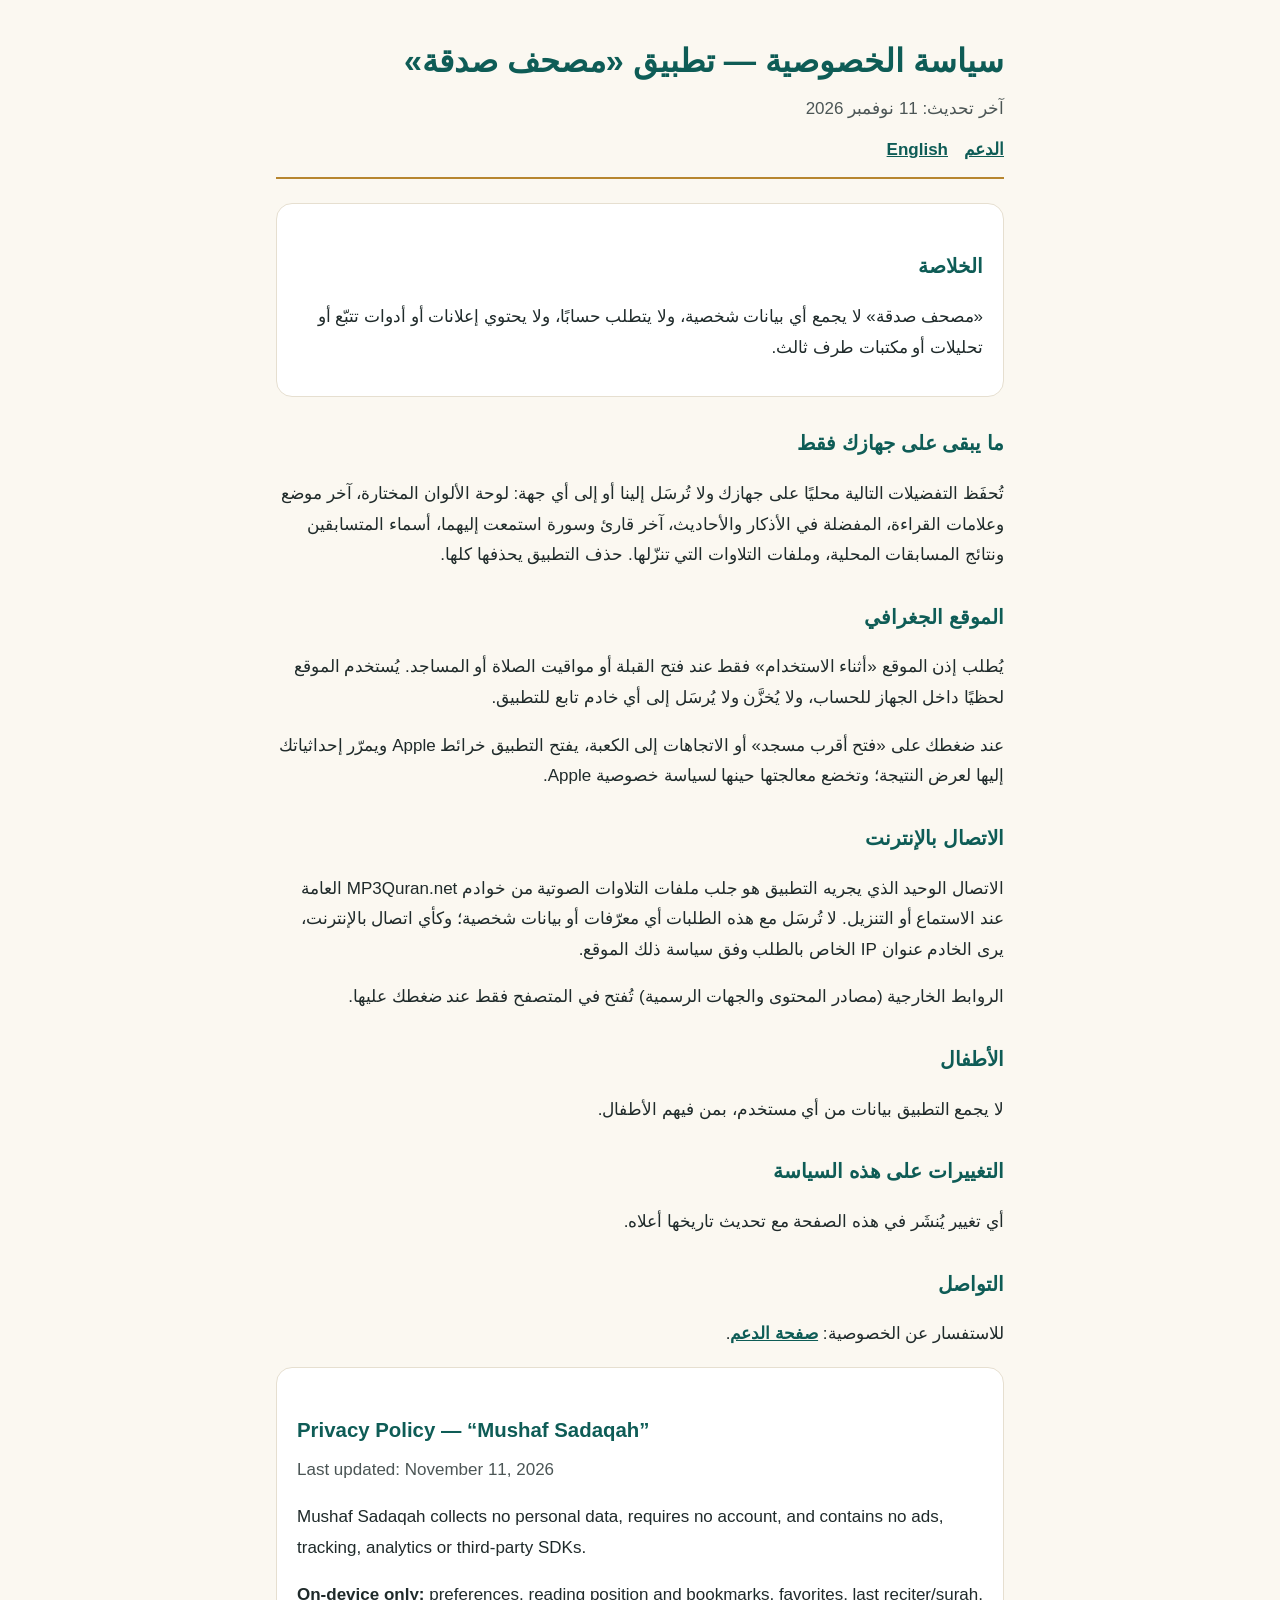
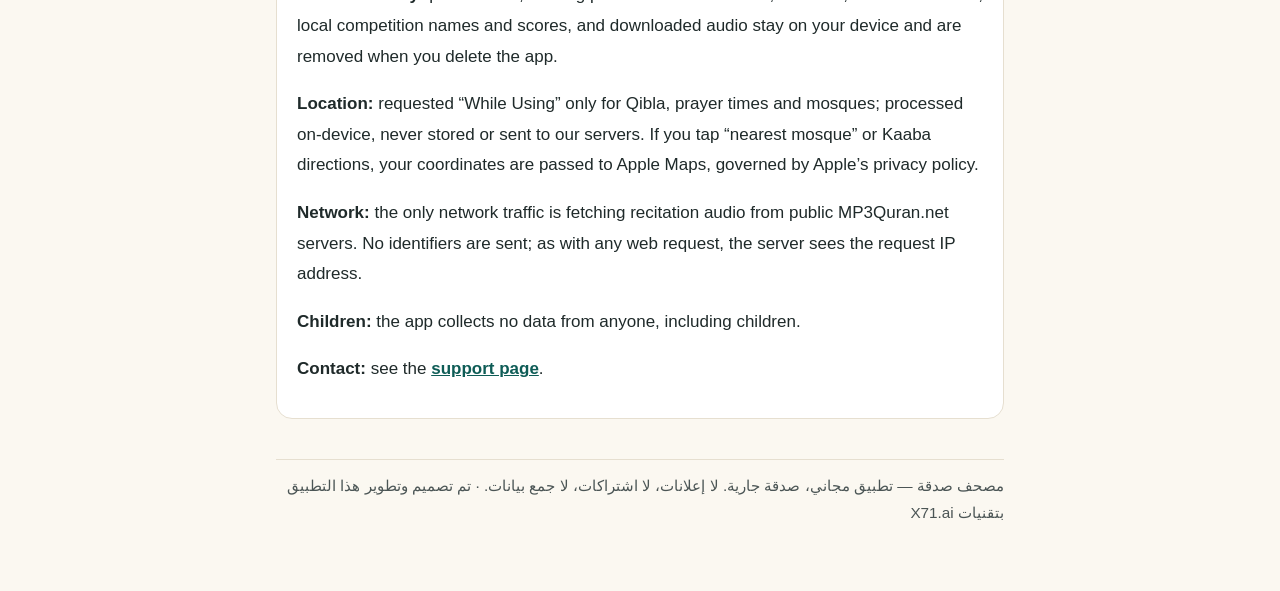
==== privacy.html @ aa596d67 "Mushaf Sadaqah: privacy policy and support pages" ====
<!doctype html>
<html lang="ar" dir="rtl">
<head>
<meta charset="utf-8"><meta name="viewport" content="width=device-width,initial-scale=1">
<title>سياسة الخصوصية — مصحف صدقة</title>
<link rel="stylesheet" href="style.css">
</head>
<body><main>
<header>
<h1>سياسة الخصوصية — تطبيق «مصحف صدقة»</h1>
<p class="sub">آخر تحديث: 11 نوفمبر 2026</p>
<nav><a href="./">الدعم</a><a href="#en">English</a></nav>
</header>

<section class="card">
<h2>الخلاصة</h2>
<p>«مصحف صدقة» لا يجمع أي بيانات شخصية، ولا يتطلب حسابًا، ولا يحتوي إعلانات أو أدوات تتبّع أو تحليلات أو مكتبات طرف ثالث.</p>
</section>

<h2>ما يبقى على جهازك فقط</h2>
<p>تُحفَظ التفضيلات التالية محليًا على جهازك ولا تُرسَل إلينا أو إلى أي جهة: لوحة الألوان المختارة، آخر موضع وعلامات القراءة، المفضلة في الأذكار والأحاديث، آخر قارئ وسورة استمعت إليهما، أسماء المتسابقين ونتائج المسابقات المحلية، وملفات التلاوات التي تنزّلها. حذف التطبيق يحذفها كلها.</p>

<h2>الموقع الجغرافي</h2>
<p>يُطلب إذن الموقع «أثناء الاستخدام» فقط عند فتح القبلة أو مواقيت الصلاة أو المساجد. يُستخدم الموقع لحظيًا داخل الجهاز للحساب، ولا يُخزَّن ولا يُرسَل إلى أي خادم تابع للتطبيق.</p>
<p>عند ضغطك على «فتح أقرب مسجد» أو الاتجاهات إلى الكعبة، يفتح التطبيق خرائط Apple ويمرّر إحداثياتك إليها لعرض النتيجة؛ وتخضع معالجتها حينها لسياسة خصوصية Apple.</p>

<h2>الاتصال بالإنترنت</h2>
<p>الاتصال الوحيد الذي يجريه التطبيق هو جلب ملفات التلاوات الصوتية من خوادم MP3Quran.net العامة عند الاستماع أو التنزيل. لا تُرسَل مع هذه الطلبات أي معرّفات أو بيانات شخصية؛ وكأي اتصال بالإنترنت، يرى الخادم عنوان IP الخاص بالطلب وفق سياسة ذلك الموقع.</p>
<p>الروابط الخارجية (مصادر المحتوى والجهات الرسمية) تُفتح في المتصفح فقط عند ضغطك عليها.</p>

<h2>الأطفال</h2>
<p>لا يجمع التطبيق بيانات من أي مستخدم، بمن فيهم الأطفال.</p>

<h2>التغييرات على هذه السياسة</h2>
<p>أي تغيير يُنشَر في هذه الصفحة مع تحديث تاريخها أعلاه.</p>

<h2>التواصل</h2>
<p>للاستفسار عن الخصوصية: <a href="./#contact">صفحة الدعم</a>.</p>

<section class="card en" id="en" lang="en" dir="ltr">
<h2>Privacy Policy — “Mushaf Sadaqah”</h2>
<p class="sub">Last updated: November 11, 2026</p>
<p>Mushaf Sadaqah collects no personal data, requires no account, and contains no ads, tracking, analytics or third-party SDKs.</p>
<p><strong>On-device only:</strong> preferences, reading position and bookmarks, favorites, last reciter/surah, local competition names and scores, and downloaded audio stay on your device and are removed when you delete the app.</p>
<p><strong>Location:</strong> requested “While Using” only for Qibla, prayer times and mosques; processed on-device, never stored or sent to our servers. If you tap “nearest mosque” or Kaaba directions, your coordinates are passed to Apple Maps, governed by Apple’s privacy policy.</p>
<p><strong>Network:</strong> the only network traffic is fetching recitation audio from public MP3Quran.net servers. No identifiers are sent; as with any web request, the server sees the request IP address.</p>
<p><strong>Children:</strong> the app collects no data from anyone, including children.</p>
<p><strong>Contact:</strong> see the <a href="./#contact">support page</a>.</p>
</section>

<footer>مصحف صدقة — تطبيق مجاني، صدقة جارية. لا إعلانات، لا اشتراكات، لا جمع بيانات. · تم تصميم وتطوير هذا التطبيق بتقنيات X71.ai</footer>
</main></body></html>
---- style.css ----
:root{--bg:#FBF8F1;--card:#FFFFFF;--ink:#1F2A2A;--muted:#4B5555;--brand:#0E5C56;--gold:#B7862F;--line:#E6DFD0}
@media (prefers-color-scheme:dark){:root{--bg:#0F1414;--card:#182020;--ink:#ECEFEF;--muted:#BCC6C6;--brand:#6FD6C8;--gold:#E4BE6A;--line:#2A3535}}
*{box-sizing:border-box}
body{margin:0;background:var(--bg);color:var(--ink);font:17px/1.8 -apple-system,"SF Arabic","Geeza Pro","Segoe UI",Tahoma,sans-serif}
main{max-width:760px;margin:0 auto;padding:32px 16px 64px}
header{border-bottom:2px solid var(--gold);padding-bottom:12px;margin-bottom:24px}
h1{color:var(--brand);margin:0 0 4px;font-size:1.9em}
h2{color:var(--brand);font-size:1.2em;margin:28px 0 6px}
.sub{color:var(--muted);margin:0}
section.card{background:var(--card);border:1px solid var(--line);border-radius:16px;padding:16px 20px;margin:16px 0}
a{color:var(--brand);font-weight:600}
.btn{display:inline-block;background:var(--brand);color:var(--bg);padding:10px 18px;border-radius:12px;text-decoration:none}
nav{margin-top:10px;display:flex;gap:16px;flex-wrap:wrap}
.en{direction:ltr;text-align:left}
footer{color:var(--muted);font-size:.9em;margin-top:40px;border-top:1px solid var(--line);padding-top:12px}
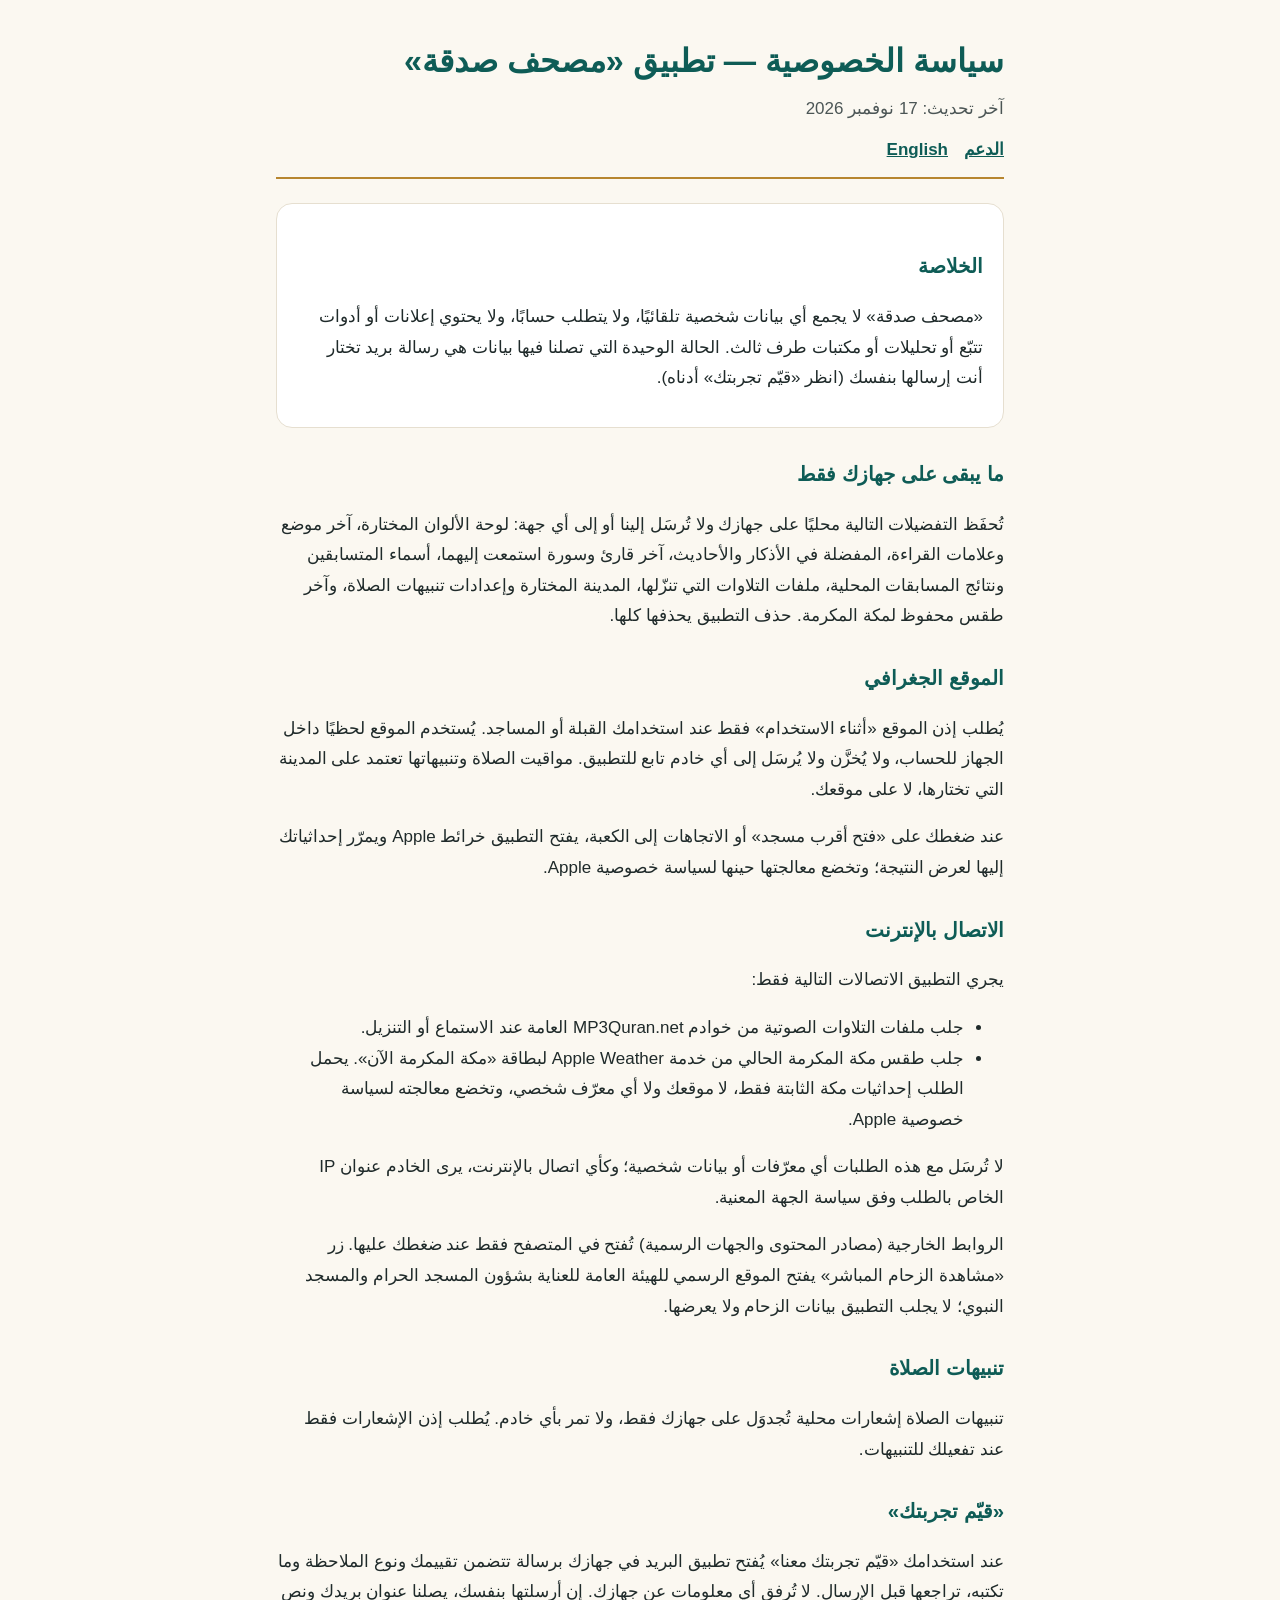
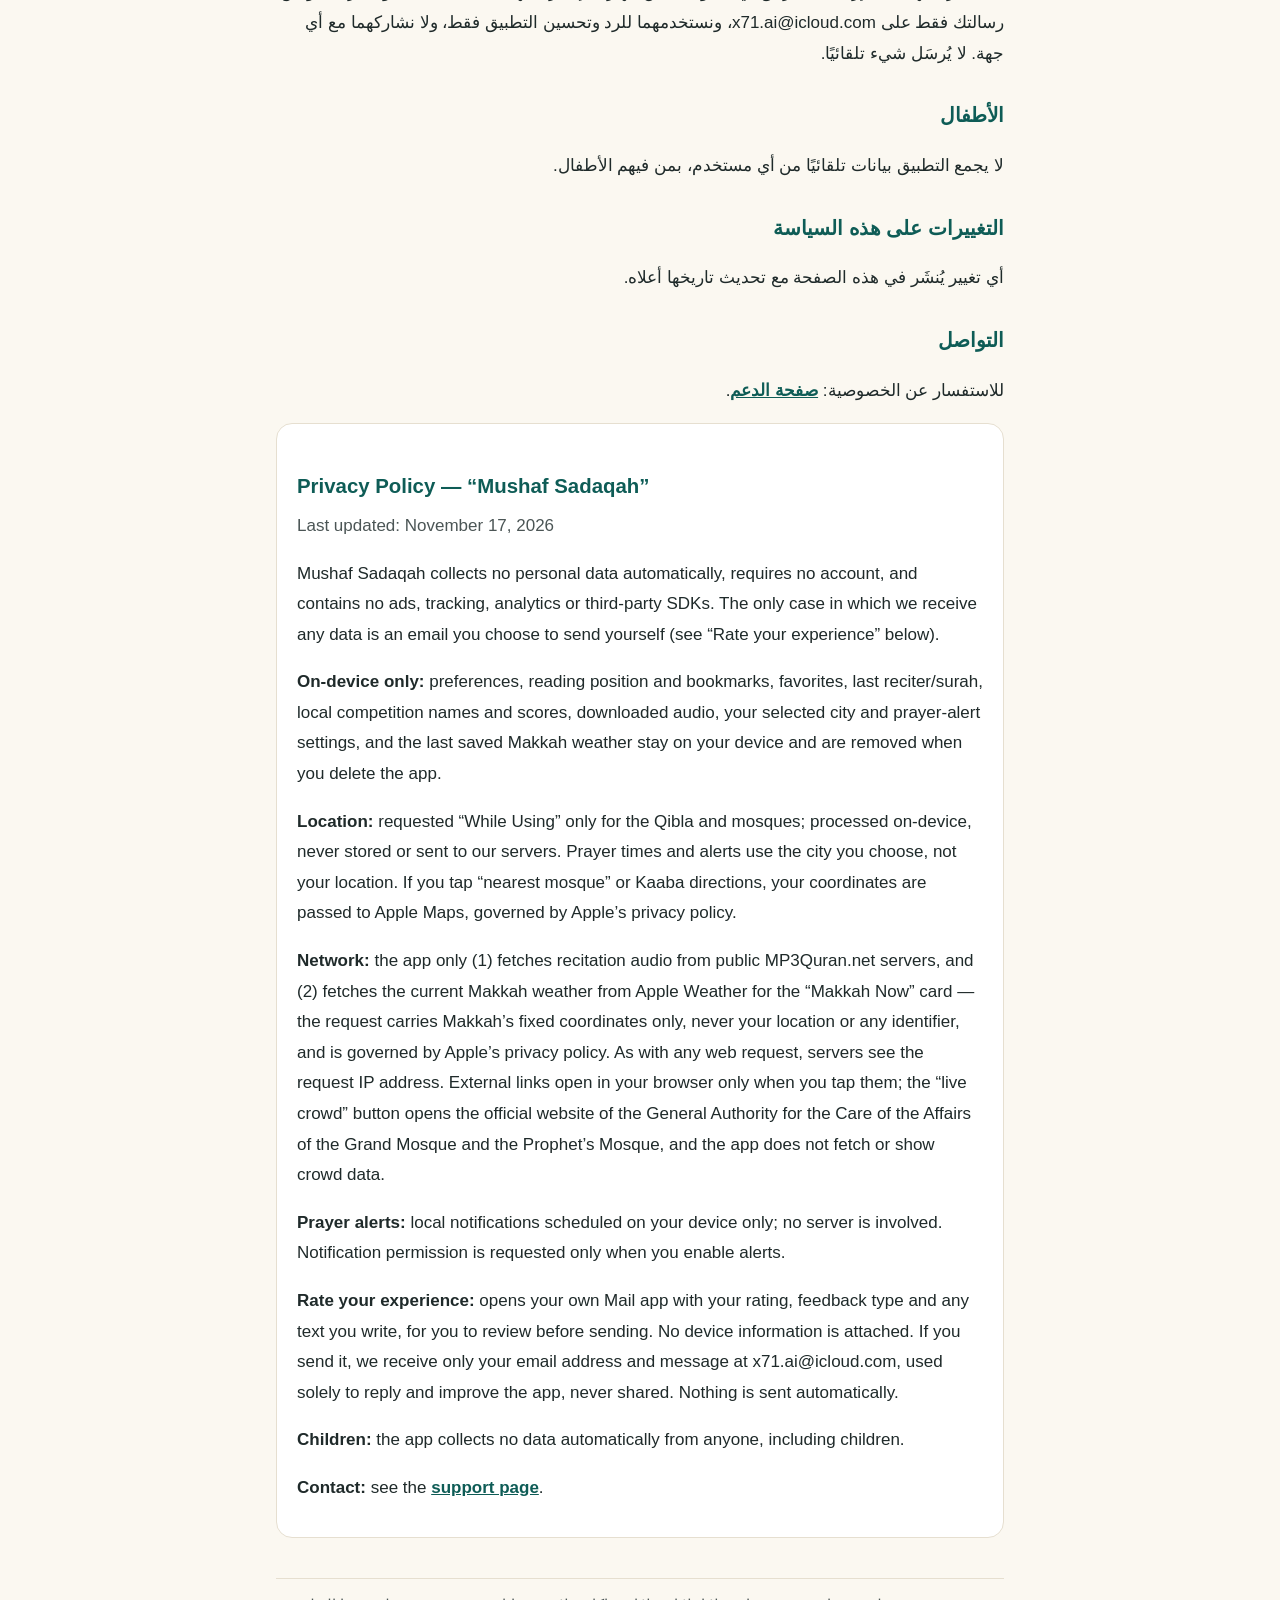
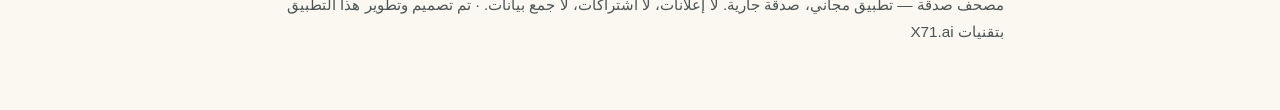
==== commit af9c1613: "Privacy policy for Mushaf Sadaqah 1.0.0 (10): Apple Weather (Makkah only), local prayer alerts, opti" ====
--- a/privacy.html
+++ b/privacy.html
@@ -8,28 +8,39 @@
 <body><main>
 <header>
 <h1>سياسة الخصوصية — تطبيق «مصحف صدقة»</h1>
-<p class="sub">آخر تحديث: 11 نوفمبر 2026</p>
+<p class="sub">آخر تحديث: 17 نوفمبر 2026</p>
 <nav><a href="./">الدعم</a><a href="#en">English</a></nav>
 </header>
 
 <section class="card">
 <h2>الخلاصة</h2>
-<p>«مصحف صدقة» لا يجمع أي بيانات شخصية، ولا يتطلب حسابًا، ولا يحتوي إعلانات أو أدوات تتبّع أو تحليلات أو مكتبات طرف ثالث.</p>
+<p>«مصحف صدقة» لا يجمع أي بيانات شخصية تلقائيًا، ولا يتطلب حسابًا، ولا يحتوي إعلانات أو أدوات تتبّع أو تحليلات أو مكتبات طرف ثالث. الحالة الوحيدة التي تصلنا فيها بيانات هي رسالة بريد تختار أنت إرسالها بنفسك (انظر «قيّم تجربتك» أدناه).</p>
 </section>
 
 <h2>ما يبقى على جهازك فقط</h2>
-<p>تُحفَظ التفضيلات التالية محليًا على جهازك ولا تُرسَل إلينا أو إلى أي جهة: لوحة الألوان المختارة، آخر موضع وعلامات القراءة، المفضلة في الأذكار والأحاديث، آخر قارئ وسورة استمعت إليهما، أسماء المتسابقين ونتائج المسابقات المحلية، وملفات التلاوات التي تنزّلها. حذف التطبيق يحذفها كلها.</p>
+<p>تُحفَظ التفضيلات التالية محليًا على جهازك ولا تُرسَل إلينا أو إلى أي جهة: لوحة الألوان المختارة، آخر موضع وعلامات القراءة، المفضلة في الأذكار والأحاديث، آخر قارئ وسورة استمعت إليهما، أسماء المتسابقين ونتائج المسابقات المحلية، ملفات التلاوات التي تنزّلها، المدينة المختارة وإعدادات تنبيهات الصلاة، وآخر طقس محفوظ لمكة المكرمة. حذف التطبيق يحذفها كلها.</p>
 
 <h2>الموقع الجغرافي</h2>
-<p>يُطلب إذن الموقع «أثناء الاستخدام» فقط عند فتح القبلة أو مواقيت الصلاة أو المساجد. يُستخدم الموقع لحظيًا داخل الجهاز للحساب، ولا يُخزَّن ولا يُرسَل إلى أي خادم تابع للتطبيق.</p>
+<p>يُطلب إذن الموقع «أثناء الاستخدام» فقط عند استخدامك القبلة أو المساجد. يُستخدم الموقع لحظيًا داخل الجهاز للحساب، ولا يُخزَّن ولا يُرسَل إلى أي خادم تابع للتطبيق. مواقيت الصلاة وتنبيهاتها تعتمد على المدينة التي تختارها، لا على موقعك.</p>
 <p>عند ضغطك على «فتح أقرب مسجد» أو الاتجاهات إلى الكعبة، يفتح التطبيق خرائط Apple ويمرّر إحداثياتك إليها لعرض النتيجة؛ وتخضع معالجتها حينها لسياسة خصوصية Apple.</p>
 
 <h2>الاتصال بالإنترنت</h2>
-<p>الاتصال الوحيد الذي يجريه التطبيق هو جلب ملفات التلاوات الصوتية من خوادم MP3Quran.net العامة عند الاستماع أو التنزيل. لا تُرسَل مع هذه الطلبات أي معرّفات أو بيانات شخصية؛ وكأي اتصال بالإنترنت، يرى الخادم عنوان IP الخاص بالطلب وفق سياسة ذلك الموقع.</p>
-<p>الروابط الخارجية (مصادر المحتوى والجهات الرسمية) تُفتح في المتصفح فقط عند ضغطك عليها.</p>
+<p>يجري التطبيق الاتصالات التالية فقط:</p>
+<ul>
+<li>جلب ملفات التلاوات الصوتية من خوادم MP3Quran.net العامة عند الاستماع أو التنزيل.</li>
+<li>جلب طقس مكة المكرمة الحالي من خدمة Apple Weather لبطاقة «مكة المكرمة الآن». يحمل الطلب إحداثيات مكة الثابتة فقط، لا موقعك ولا أي معرّف شخصي، وتخضع معالجته لسياسة خصوصية Apple.</li>
+</ul>
+<p>لا تُرسَل مع هذه الطلبات أي معرّفات أو بيانات شخصية؛ وكأي اتصال بالإنترنت، يرى الخادم عنوان IP الخاص بالطلب وفق سياسة الجهة المعنية.</p>
+<p>الروابط الخارجية (مصادر المحتوى والجهات الرسمية) تُفتح في المتصفح فقط عند ضغطك عليها. زر «مشاهدة الزحام المباشر» يفتح الموقع الرسمي للهيئة العامة للعناية بشؤون المسجد الحرام والمسجد النبوي؛ لا يجلب التطبيق بيانات الزحام ولا يعرضها.</p>
+
+<h2>تنبيهات الصلاة</h2>
+<p>تنبيهات الصلاة إشعارات محلية تُجدوَل على جهازك فقط، ولا تمر بأي خادم. يُطلب إذن الإشعارات فقط عند تفعيلك للتنبيهات.</p>
+
+<h2>«قيّم تجربتك»</h2>
+<p>عند استخدامك «قيّم تجربتك معنا» يُفتح تطبيق البريد في جهازك برسالة تتضمن تقييمك ونوع الملاحظة وما تكتبه، تراجعها قبل الإرسال. لا تُرفق أي معلومات عن جهازك. إن أرسلتها بنفسك، يصلنا عنوان بريدك ونص رسالتك فقط على x71.ai@icloud.com، ونستخدمهما للرد وتحسين التطبيق فقط، ولا نشاركهما مع أي جهة. لا يُرسَل شيء تلقائيًا.</p>
 
 <h2>الأطفال</h2>
-<p>لا يجمع التطبيق بيانات من أي مستخدم، بمن فيهم الأطفال.</p>
+<p>لا يجمع التطبيق بيانات تلقائيًا من أي مستخدم، بمن فيهم الأطفال.</p>
 
 <h2>التغييرات على هذه السياسة</h2>
 <p>أي تغيير يُنشَر في هذه الصفحة مع تحديث تاريخها أعلاه.</p>
@@ -39,12 +50,14 @@
 
 <section class="card en" id="en" lang="en" dir="ltr">
 <h2>Privacy Policy — “Mushaf Sadaqah”</h2>
-<p class="sub">Last updated: November 11, 2026</p>
-<p>Mushaf Sadaqah collects no personal data, requires no account, and contains no ads, tracking, analytics or third-party SDKs.</p>
-<p><strong>On-device only:</strong> preferences, reading position and bookmarks, favorites, last reciter/surah, local competition names and scores, and downloaded audio stay on your device and are removed when you delete the app.</p>
-<p><strong>Location:</strong> requested “While Using” only for Qibla, prayer times and mosques; processed on-device, never stored or sent to our servers. If you tap “nearest mosque” or Kaaba directions, your coordinates are passed to Apple Maps, governed by Apple’s privacy policy.</p>
-<p><strong>Network:</strong> the only network traffic is fetching recitation audio from public MP3Quran.net servers. No identifiers are sent; as with any web request, the server sees the request IP address.</p>
-<p><strong>Children:</strong> the app collects no data from anyone, including children.</p>
+<p class="sub">Last updated: November 17, 2026</p>
+<p>Mushaf Sadaqah collects no personal data automatically, requires no account, and contains no ads, tracking, analytics or third-party SDKs. The only case in which we receive any data is an email you choose to send yourself (see “Rate your experience” below).</p>
+<p><strong>On-device only:</strong> preferences, reading position and bookmarks, favorites, last reciter/surah, local competition names and scores, downloaded audio, your selected city and prayer-alert settings, and the last saved Makkah weather stay on your device and are removed when you delete the app.</p>
+<p><strong>Location:</strong> requested “While Using” only for the Qibla and mosques; processed on-device, never stored or sent to our servers. Prayer times and alerts use the city you choose, not your location. If you tap “nearest mosque” or Kaaba directions, your coordinates are passed to Apple Maps, governed by Apple’s privacy policy.</p>
+<p><strong>Network:</strong> the app only (1) fetches recitation audio from public MP3Quran.net servers, and (2) fetches the current Makkah weather from Apple Weather for the “Makkah Now” card — the request carries Makkah’s fixed coordinates only, never your location or any identifier, and is governed by Apple’s privacy policy. As with any web request, servers see the request IP address. External links open in your browser only when you tap them; the “live crowd” button opens the official website of the General Authority for the Care of the Affairs of the Grand Mosque and the Prophet’s Mosque, and the app does not fetch or show crowd data.</p>
+<p><strong>Prayer alerts:</strong> local notifications scheduled on your device only; no server is involved. Notification permission is requested only when you enable alerts.</p>
+<p><strong>Rate your experience:</strong> opens your own Mail app with your rating, feedback type and any text you write, for you to review before sending. No device information is attached. If you send it, we receive only your email address and message at x71.ai@icloud.com, used solely to reply and improve the app, never shared. Nothing is sent automatically.</p>
+<p><strong>Children:</strong> the app collects no data automatically from anyone, including children.</p>
 <p><strong>Contact:</strong> see the <a href="./#contact">support page</a>.</p>
 </section>
 
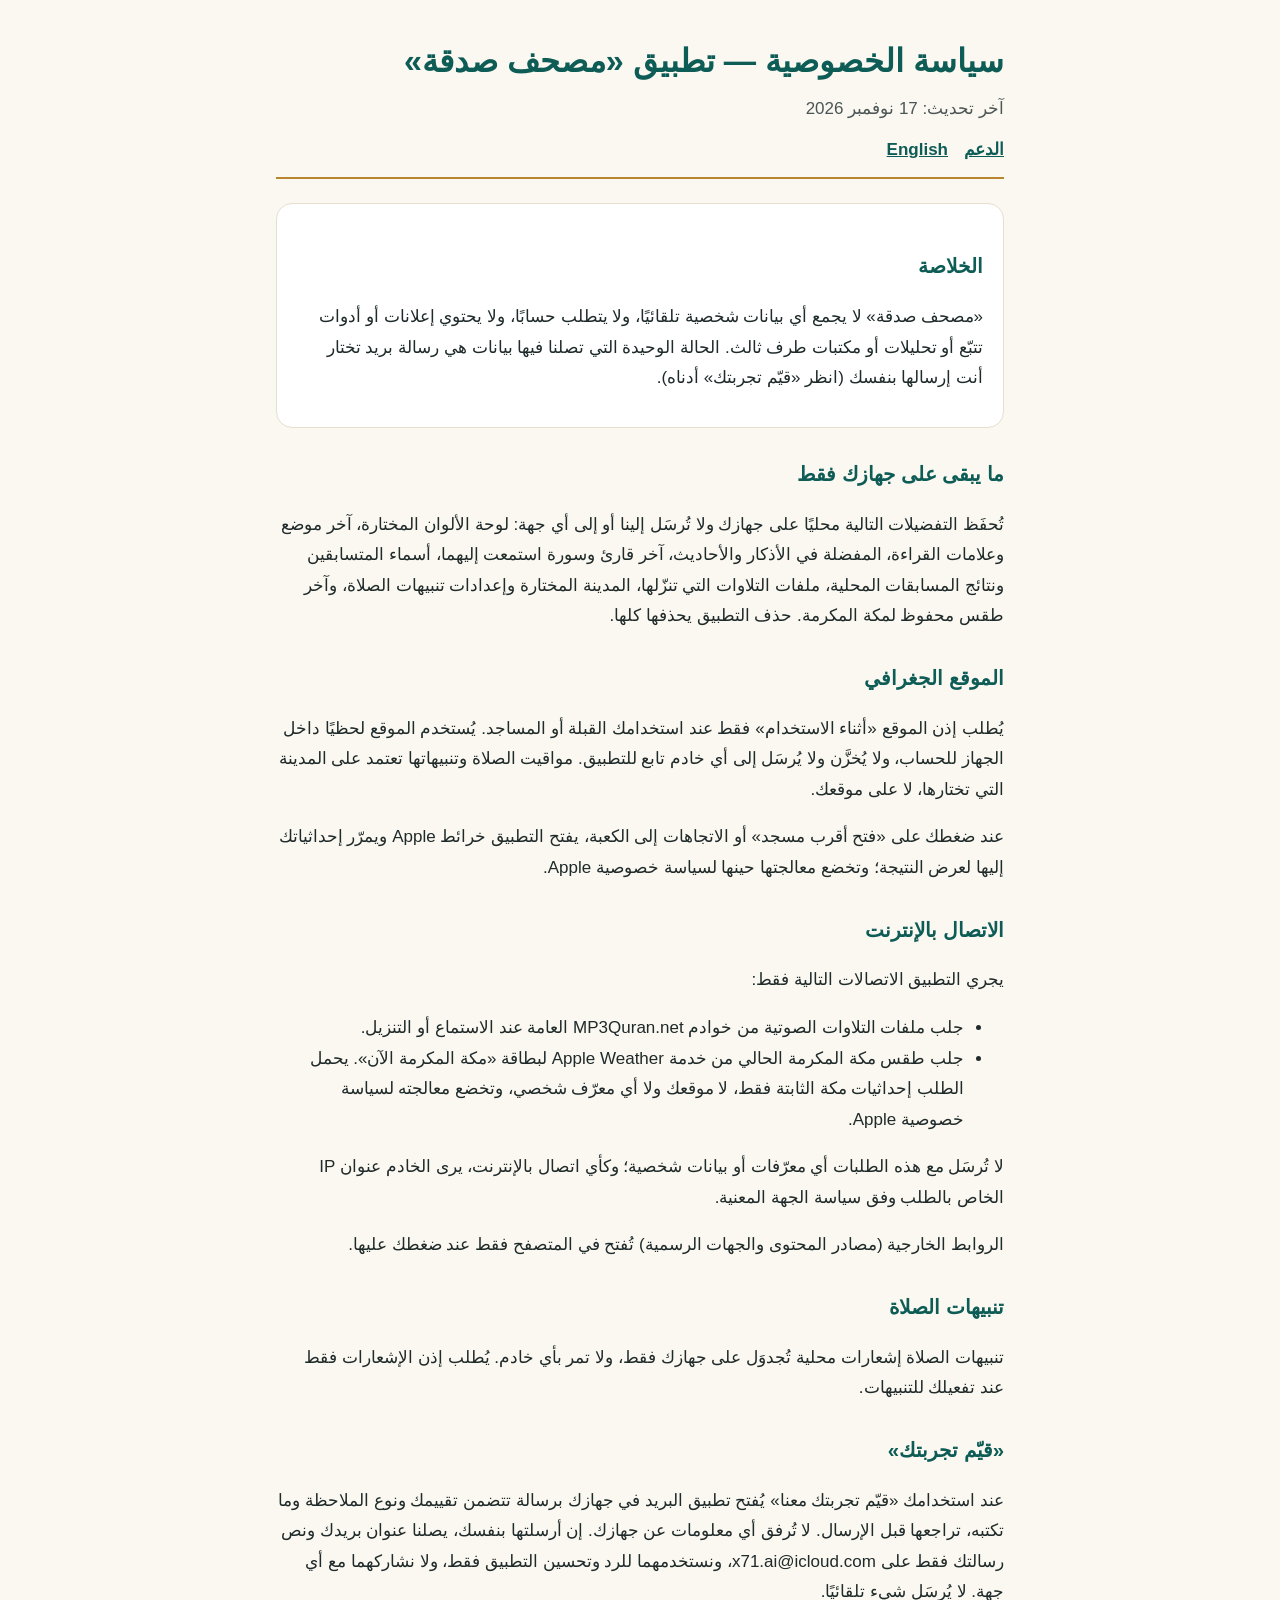
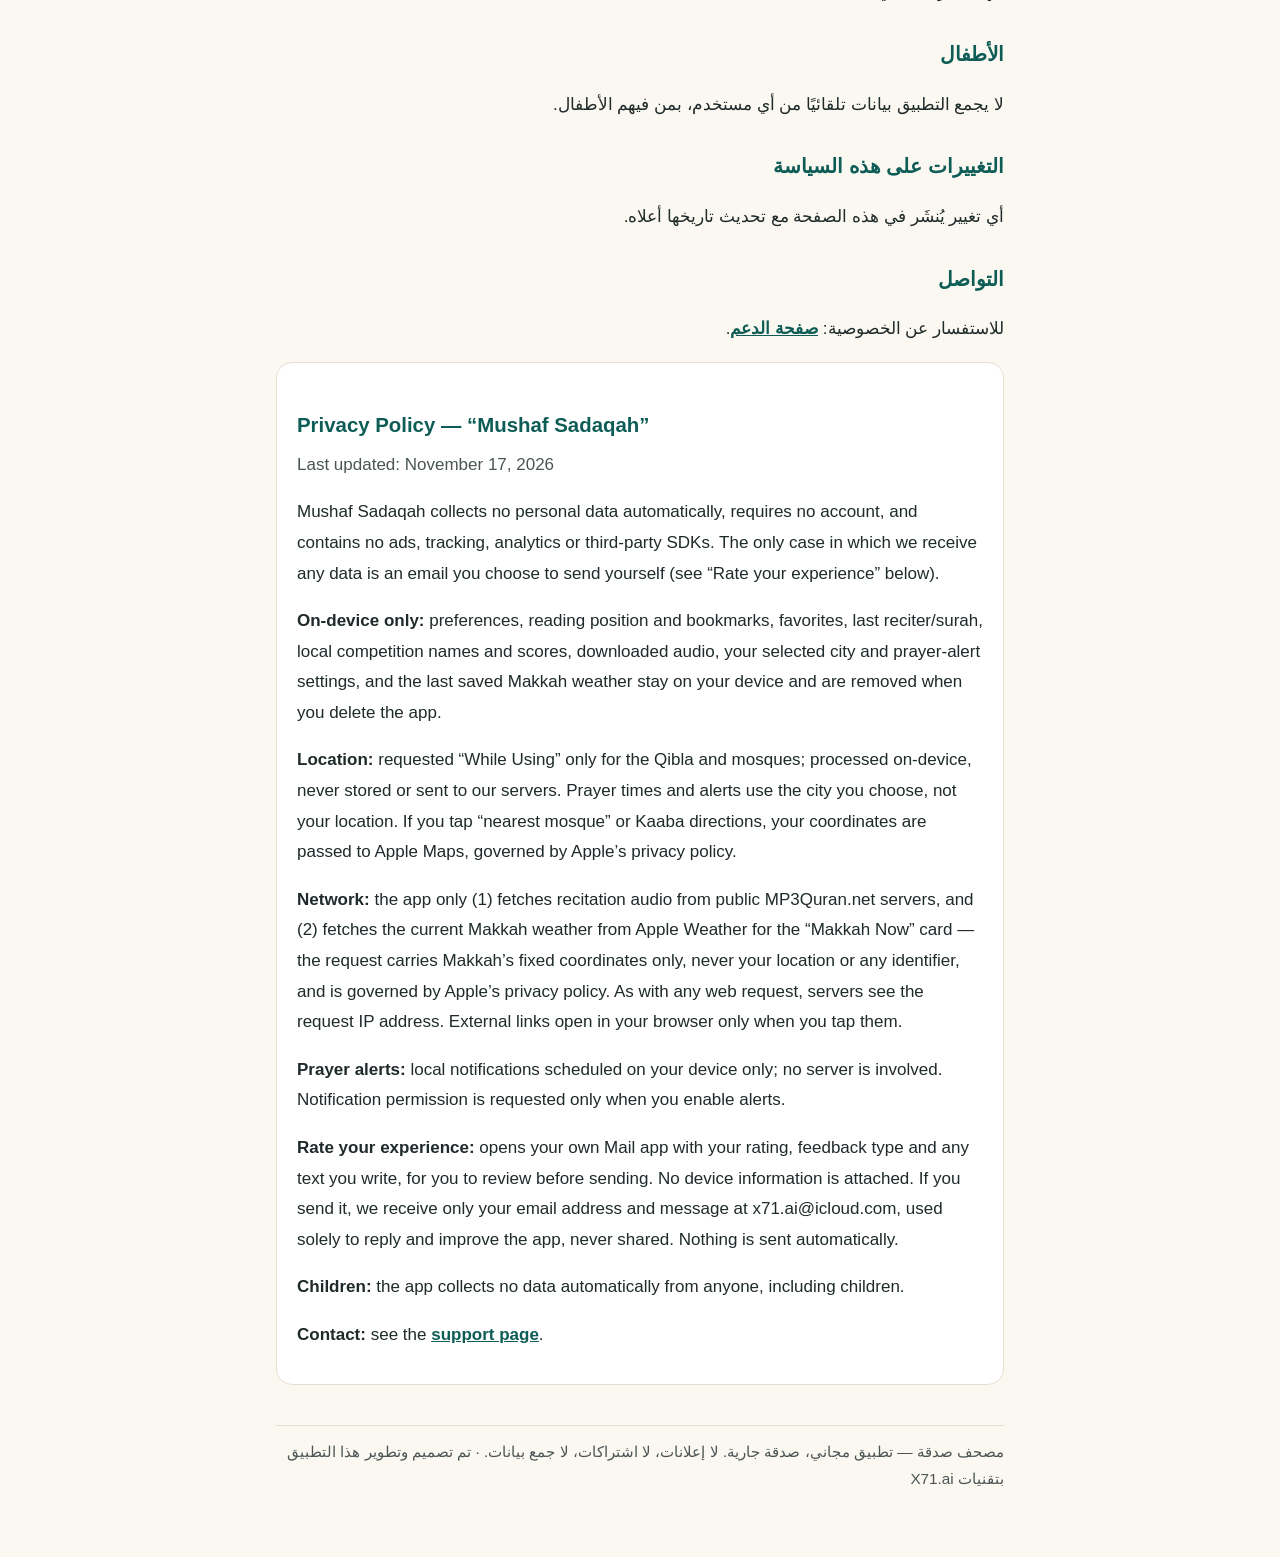
==== commit ac90cad2: "Privacy policy (build 11): remove the reference to the discontinued Grand Mosque crowd link" ====
--- a/privacy.html
+++ b/privacy.html
@@ -31,7 +31,7 @@
 <li>جلب طقس مكة المكرمة الحالي من خدمة Apple Weather لبطاقة «مكة المكرمة الآن». يحمل الطلب إحداثيات مكة الثابتة فقط، لا موقعك ولا أي معرّف شخصي، وتخضع معالجته لسياسة خصوصية Apple.</li>
 </ul>
 <p>لا تُرسَل مع هذه الطلبات أي معرّفات أو بيانات شخصية؛ وكأي اتصال بالإنترنت، يرى الخادم عنوان IP الخاص بالطلب وفق سياسة الجهة المعنية.</p>
-<p>الروابط الخارجية (مصادر المحتوى والجهات الرسمية) تُفتح في المتصفح فقط عند ضغطك عليها. زر «مشاهدة الزحام المباشر» يفتح الموقع الرسمي للهيئة العامة للعناية بشؤون المسجد الحرام والمسجد النبوي؛ لا يجلب التطبيق بيانات الزحام ولا يعرضها.</p>
+<p>الروابط الخارجية (مصادر المحتوى والجهات الرسمية) تُفتح في المتصفح فقط عند ضغطك عليها.</p>
 
 <h2>تنبيهات الصلاة</h2>
 <p>تنبيهات الصلاة إشعارات محلية تُجدوَل على جهازك فقط، ولا تمر بأي خادم. يُطلب إذن الإشعارات فقط عند تفعيلك للتنبيهات.</p>
@@ -54,7 +54,7 @@
 <p>Mushaf Sadaqah collects no personal data automatically, requires no account, and contains no ads, tracking, analytics or third-party SDKs. The only case in which we receive any data is an email you choose to send yourself (see “Rate your experience” below).</p>
 <p><strong>On-device only:</strong> preferences, reading position and bookmarks, favorites, last reciter/surah, local competition names and scores, downloaded audio, your selected city and prayer-alert settings, and the last saved Makkah weather stay on your device and are removed when you delete the app.</p>
 <p><strong>Location:</strong> requested “While Using” only for the Qibla and mosques; processed on-device, never stored or sent to our servers. Prayer times and alerts use the city you choose, not your location. If you tap “nearest mosque” or Kaaba directions, your coordinates are passed to Apple Maps, governed by Apple’s privacy policy.</p>
-<p><strong>Network:</strong> the app only (1) fetches recitation audio from public MP3Quran.net servers, and (2) fetches the current Makkah weather from Apple Weather for the “Makkah Now” card — the request carries Makkah’s fixed coordinates only, never your location or any identifier, and is governed by Apple’s privacy policy. As with any web request, servers see the request IP address. External links open in your browser only when you tap them; the “live crowd” button opens the official website of the General Authority for the Care of the Affairs of the Grand Mosque and the Prophet’s Mosque, and the app does not fetch or show crowd data.</p>
+<p><strong>Network:</strong> the app only (1) fetches recitation audio from public MP3Quran.net servers, and (2) fetches the current Makkah weather from Apple Weather for the “Makkah Now” card — the request carries Makkah’s fixed coordinates only, never your location or any identifier, and is governed by Apple’s privacy policy. As with any web request, servers see the request IP address. External links open in your browser only when you tap them.</p>
 <p><strong>Prayer alerts:</strong> local notifications scheduled on your device only; no server is involved. Notification permission is requested only when you enable alerts.</p>
 <p><strong>Rate your experience:</strong> opens your own Mail app with your rating, feedback type and any text you write, for you to review before sending. No device information is attached. If you send it, we receive only your email address and message at x71.ai@icloud.com, used solely to reply and improve the app, never shared. Nothing is sent automatically.</p>
 <p><strong>Children:</strong> the app collects no data automatically from anyone, including children.</p>
